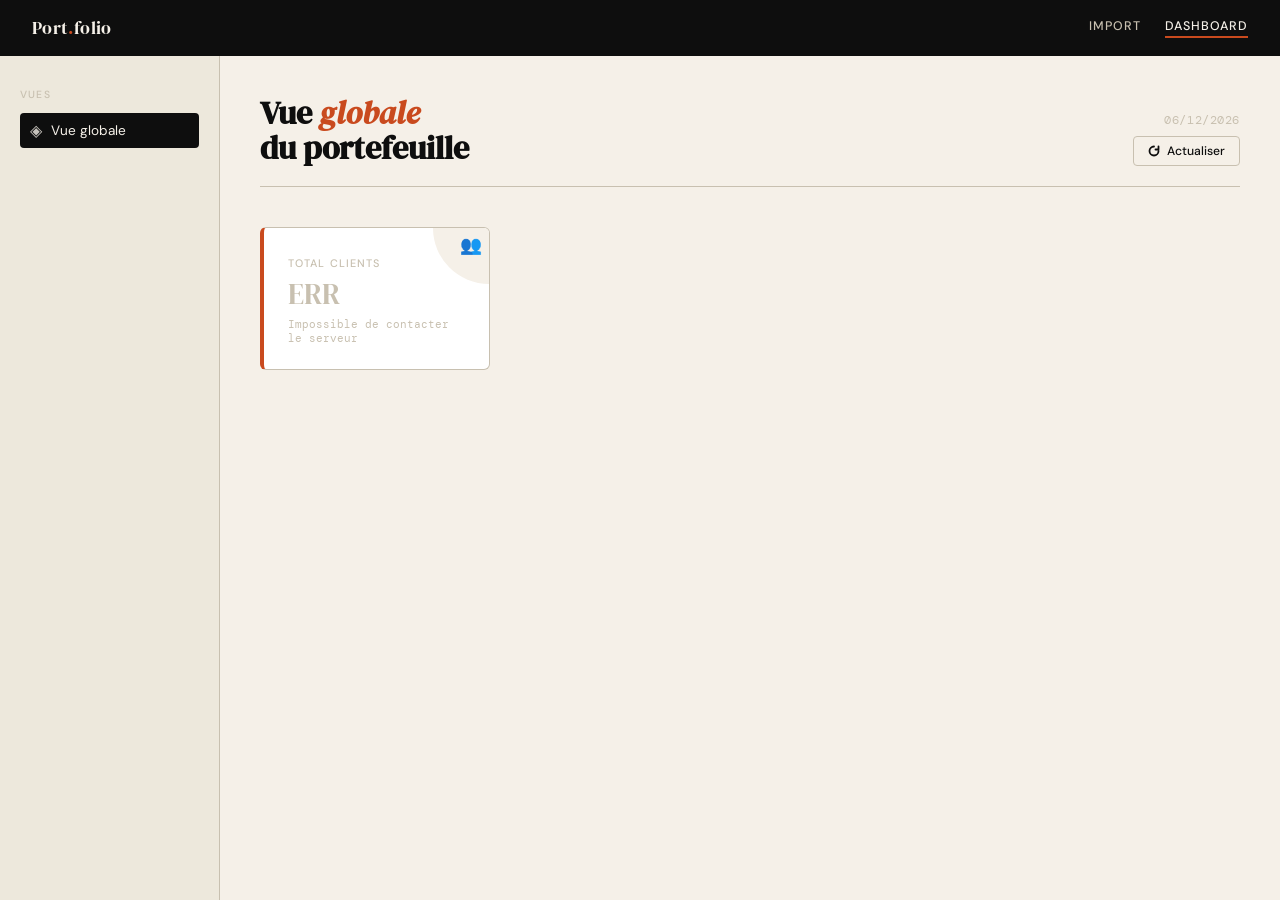
==== templates/dashboard.html @ 01a5b20d "US-05 : ajout dashboard" ====
<!DOCTYPE html>
<html lang="fr">
<head>
  <meta charset="UTF-8" />
  <meta name="viewport" content="width=device-width, initial-scale=1.0" />
  <title>Dashboard — Portefeuille Clients</title>
  <link rel="preconnect" href="https://fonts.googleapis.com" />
  <link rel="preconnect" href="https://fonts.gstatic.com" crossorigin />
  <link href="https://fonts.googleapis.com/css2?family=DM+Serif+Display:ital@0;1&family=DM+Mono:wght@400;500&family=DM+Sans:wght@300;400;500&display=swap" rel="stylesheet" />
  <style>
    /* ── Design tokens ───────────────────────────────────────── */
    :root {
      --ink:      #0e0e0e;
      --paper:    #f5f0e8;
      --cream:    #ede8dc;
      --rule:     #c8c0b0;
      --accent:   #c94a1e;   /* editorial rust-red */
      --accent-2: #2b5fa3;   /* steel blue */
      --mono:     "DM Mono", monospace;
      --serif:    "DM Serif Display", serif;
      --sans:     "DM Sans", sans-serif;
    }

    *, *::before, *::after { box-sizing: border-box; margin: 0; padding: 0; }

    body {
      font-family: var(--sans);
      background: var(--paper);
      color: var(--ink);
      min-height: 100vh;
    }

    /* ── Layout ─────────────────────────────────────────────── */
    .shell {
      display: grid;
      grid-template-columns: 220px 1fr;
      grid-template-rows: auto 1fr;
      min-height: 100vh;
    }

    /* ── Top bar ─────────────────────────────────────────────── */
    .topbar {
      grid-column: 1 / -1;
      display: flex;
      align-items: center;
      justify-content: space-between;
      padding: 0 2rem;
      height: 56px;
      border-bottom: 1.5px solid var(--ink);
      background: var(--ink);
      color: var(--paper);
    }
    .topbar-brand {
      font-family: var(--serif);
      font-size: 1.15rem;
      letter-spacing: .02em;
    }
    .topbar-brand span { color: var(--accent); }
    .topbar-nav { display: flex; gap: 1.5rem; }
    .topbar-nav a {
      font-size: .78rem;
      font-weight: 500;
      letter-spacing: .08em;
      text-transform: uppercase;
      color: var(--rule);
      text-decoration: none;
      transition: color .2s;
    }
    .topbar-nav a:hover,
    .topbar-nav a.active { color: var(--paper); }
    .topbar-nav a.active {
      border-bottom: 2px solid var(--accent);
      padding-bottom: 2px;
    }

    /* ── Sidebar ─────────────────────────────────────────────── */
    .sidebar {
      border-right: 1.5px solid var(--rule);
      padding: 2rem 1.25rem;
      background: var(--cream);
    }
    .sidebar-section { margin-bottom: 2rem; }
    .sidebar-label {
      font-size: .65rem;
      font-weight: 500;
      letter-spacing: .12em;
      text-transform: uppercase;
      color: var(--rule);
      margin-bottom: .75rem;
    }
    .sidebar-item {
      display: flex;
      align-items: center;
      gap: .6rem;
      padding: .45rem .6rem;
      border-radius: 4px;
      font-size: .85rem;
      color: var(--ink);
      cursor: pointer;
      transition: background .15s;
    }
    .sidebar-item:hover { background: var(--rule); }
    .sidebar-item.active { background: var(--ink); color: var(--paper); }
    .sidebar-icon { font-size: 1rem; opacity: .8; }

    /* ── Main content ─────────────────────────────────────────── */
    .main {
      padding: 2.5rem 2.5rem 3rem;
      overflow-y: auto;
    }

    .page-header {
      display: flex;
      align-items: flex-end;
      justify-content: space-between;
      margin-bottom: 2.5rem;
      padding-bottom: 1.25rem;
      border-bottom: 1.5px solid var(--rule);
    }
    .page-title {
      font-family: var(--serif);
      font-size: 2rem;
      line-height: 1.1;
    }
    .page-title em { color: var(--accent); font-style: italic; }
    .page-date {
      font-family: var(--mono);
      font-size: .72rem;
      color: var(--rule);
      letter-spacing: .05em;
    }

    /* ── KPI grid ─────────────────────────────────────────────── */
    .kpi-grid {
      display: grid;
      grid-template-columns: repeat(auto-fill, minmax(220px, 1fr));
      gap: 1.25rem;
      margin-bottom: 3rem;
    }

    /* ── KPI card ─────────────────────────────────────────────── */
    .kpi-card {
      position: relative;
      padding: 1.75rem 1.5rem 1.5rem;
      border: 1.5px solid var(--rule);
      border-radius: 6px;
      background: #fff;
      overflow: hidden;
      transition: transform .2s, box-shadow .2s;
    }
    .kpi-card:hover {
      transform: translateY(-3px);
      box-shadow: 0 8px 24px rgba(0,0,0,.08);
    }
    .kpi-card--accent { border-left: 4px solid var(--accent); }
    .kpi-card--blue   { border-left: 4px solid var(--accent-2); }

    .kpi-card__corner {
      position: absolute;
      top: 0; right: 0;
      width: 56px; height: 56px;
      border-bottom-left-radius: 100%;
      background: var(--paper);
      display: flex;
      align-items: flex-start;
      justify-content: flex-end;
      padding: .35rem .45rem;
      font-size: 1.1rem;
    }

    .kpi-card__label {
      font-size: .68rem;
      font-weight: 500;
      letter-spacing: .1em;
      text-transform: uppercase;
      color: var(--rule);
      margin-bottom: .6rem;
    }

    .kpi-card__value {
      font-family: var(--serif);
      font-size: 3rem;
      line-height: 1;
      color: var(--ink);
      transition: all .4s ease;
    }
    .kpi-card__value.loading {
      color: var(--rule);
      font-size: 1.8rem;
    }

    .kpi-card__sub {
      margin-top: .5rem;
      font-family: var(--mono);
      font-size: .7rem;
      color: var(--rule);
    }

    /* pulse animation while loading */
    @keyframes pulse {
      0%, 100% { opacity: 1; }
      50%       { opacity: .35; }
    }
    .kpi-card__value.loading { animation: pulse 1.4s infinite; }

    /* count-up animation class */
    .kpi-card__value.counted { animation: none; }

    /* ── Empty state ─────────────────────────────────────────── */
    .empty-state {
      display: flex;
      flex-direction: column;
      align-items: center;
      justify-content: center;
      padding: 4rem 2rem;
      border: 1.5px dashed var(--rule);
      border-radius: 6px;
      color: var(--rule);
      text-align: center;
    }
    .empty-state__icon { font-size: 2.5rem; margin-bottom: 1rem; }
    .empty-state__text { font-family: var(--mono); font-size: .8rem; line-height: 1.6; }

    /* ── Refresh btn ─────────────────────────────────────────── */
    .refresh-btn {
      display: inline-flex;
      align-items: center;
      gap: .4rem;
      padding: .4rem .9rem;
      font-family: var(--sans);
      font-size: .76rem;
      font-weight: 500;
      border: 1.5px solid var(--rule);
      border-radius: 4px;
      background: transparent;
      color: var(--ink);
      cursor: pointer;
      transition: all .2s;
    }
    .refresh-btn:hover { border-color: var(--ink); background: var(--cream); }
    .refresh-btn svg { transition: transform .4s; }
    .refresh-btn.spinning svg { transform: rotate(360deg); }
  </style>
</head>
<body>
<div class="shell">

  <!-- Top bar -->
  <header class="topbar">
    <div class="topbar-brand">Port<span>.</span>folio</div>
    <nav class="topbar-nav">
      <a href="/">Import</a>
      <a href="/dashboard" class="active">Dashboard</a>
    </nav>
  </header>

  <!-- Sidebar -->
  <aside class="sidebar">
    <div class="sidebar-section">
      <div class="sidebar-label">Vues</div>
      <div class="sidebar-item active">
        <span class="sidebar-icon">◈</span> Vue globale
      </div>
    </div>
  </aside>

  <!-- Main -->
  <main class="main">

    <div class="page-header">
      <h1 class="page-title">Vue <em>globale</em><br>du portefeuille</h1>
      <div style="display:flex; flex-direction:column; align-items:flex-end; gap:.5rem">
        <span class="page-date" id="current-date"></span>
        <button class="refresh-btn" id="refresh-btn">
          <svg width="12" height="12" viewBox="0 0 12 12" fill="none" stroke="currentColor" stroke-width="1.8">
            <path d="M10.5 6A4.5 4.5 0 1 1 6 1.5" stroke-linecap="round"/>
            <path d="M10.5 1.5v3h-3" stroke-linecap="round" stroke-linejoin="round"/>
          </svg>
          Actualiser
        </button>
      </div>
    </div>

    <!-- KPI grid -->
    <div class="kpi-grid" id="kpi-grid">
      <!-- Total clients — primary KPI -->
      <div class="kpi-card kpi-card--accent">
        <div class="kpi-card__corner">👥</div>
        <div class="kpi-card__label">Total clients</div>
        <div class="kpi-card__value loading" id="kpi-total">—</div>
        <div class="kpi-card__sub" id="kpi-total-sub">En attente de données</div>
      </div>
    </div>



  </main>
</div>

<script>
  /* ── Helpers ─────────────────────────────────────────────── */
  const $ = id => document.getElementById(id);

  // Live date
  const pad = n => String(n).padStart(2, '0');
  const now = new Date();
  $('current-date').textContent =
    `${pad(now.getDate())}/${pad(now.getMonth()+1)}/${now.getFullYear()}`;

  // Animated count-up
  function countUp(el, target, duration = 900) {
    const start = performance.now();
    const from  = parseInt(el.textContent.replace(/\D/g, '')) || 0;
    function step(ts) {
      const progress = Math.min((ts - start) / duration, 1);
      const ease     = 1 - Math.pow(1 - progress, 3);   // ease-out cubic
      el.textContent = Math.round(from + (target - from) * ease).toLocaleString('fr-FR');
      if (progress < 1) requestAnimationFrame(step);
    }
    requestAnimationFrame(step);
  }

  /* ── Fetch KPIs ──────────────────────────────────────────── */
  async function loadKPIs() {
    const btn = $('refresh-btn');
    btn.classList.add('spinning');

    try {
      const res  = await fetch('/api/kpis');
      const data = await res.json();

      const valEl = $('kpi-total');
      const subEl = $('kpi-total-sub');

      valEl.classList.remove('loading');
      valEl.classList.add('counted');

      if (data.has_data) {
        countUp(valEl, data.total_clients);
        subEl.textContent = `${data.total_clients.toLocaleString('fr-FR')} enregistrement(s) chargé(s)`;
      } else {
        valEl.textContent = '0';
        subEl.textContent = 'Importez un CSV pour commencer';
      }
    } catch (e) {
      $('kpi-total').textContent = 'ERR';
      $('kpi-total-sub').textContent = 'Impossible de contacter le serveur';
    } finally {
      setTimeout(() => btn.classList.remove('spinning'), 500);
    }
  }

  /* ── Events ────────────────────────────────────────────── */

  /* ── Init ────────────────────────────────────────────────── */
  loadKPIs();
</script>
</body>
</html>
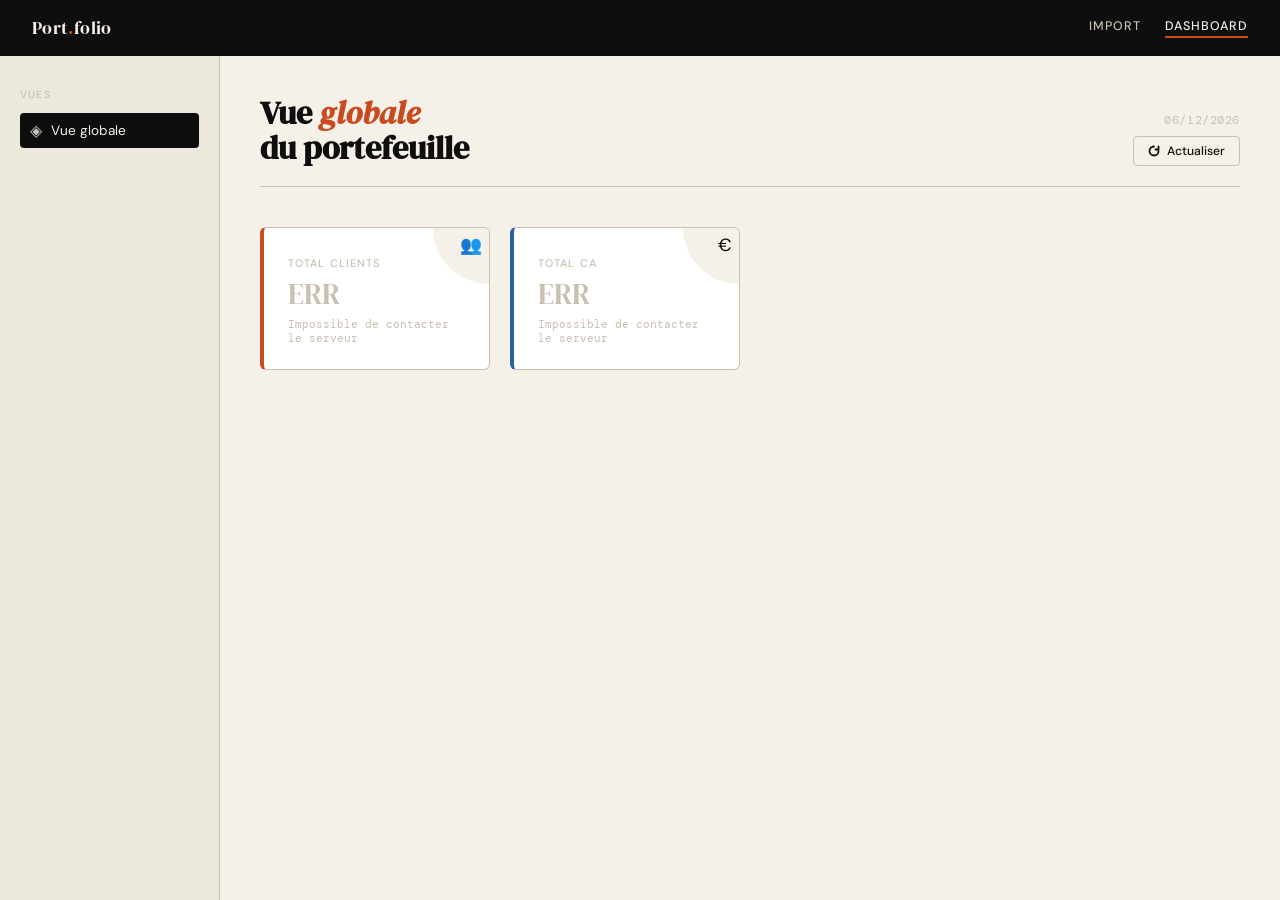
==== commit 5dc77f08: "US-06 : kpi ca" ====
--- a/templates/dashboard.html
+++ b/templates/dashboard.html
@@ -290,6 +290,12 @@
         <div class="kpi-card__value loading" id="kpi-total">—</div>
         <div class="kpi-card__sub" id="kpi-total-sub">En attente de données</div>
       </div>
+      <div class="kpi-card kpi-card--blue">
+        <div class="kpi-card__corner">€</div>
+        <div class="kpi-card__label">Total CA</div>
+        <div class="kpi-card__value loading" id="kpi-ca">—</div>
+        <div class="kpi-card__sub" id="kpi-ca-sub">En attente de données</div>
+      </div>
     </div>
 
 
@@ -321,34 +327,49 @@
   }
 
   /* ── Fetch KPIs ──────────────────────────────────────────── */
-  async function loadKPIs() {
-    const btn = $('refresh-btn');
-    btn.classList.add('spinning');
-
-    try {
-      const res  = await fetch('/api/kpis');
-      const data = await res.json();
-
-      const valEl = $('kpi-total');
-      const subEl = $('kpi-total-sub');
-
-      valEl.classList.remove('loading');
-      valEl.classList.add('counted');
-
-      if (data.has_data) {
-        countUp(valEl, data.total_clients);
-        subEl.textContent = `${data.total_clients.toLocaleString('fr-FR')} enregistrement(s) chargé(s)`;
-      } else {
-        valEl.textContent = '0';
-        subEl.textContent = 'Importez un CSV pour commencer';
-      }
-    } catch (e) {
-      $('kpi-total').textContent = 'ERR';
-      $('kpi-total-sub').textContent = 'Impossible de contacter le serveur';
-    } finally {
-      setTimeout(() => btn.classList.remove('spinning'), 500);
-    }
+  
+   async function loadKPIs() {
+  const btn = $('refresh-btn');
+  btn.classList.add('spinning');
+
+  try {
+    const res  = await fetch('/api/kpis');
+    const data = await res.json();
+
+    // Total clients
+    const valEl = $('kpi-total');
+    const subEl = $('kpi-total-sub');
+    valEl.classList.remove('loading');
+    valEl.classList.add('counted');
+    if (data.has_data) {
+      countUp(valEl, data.total_clients);
+      subEl.textContent = `${data.total_clients.toLocaleString('fr-FR')} enregistrement(s) chargé(s)`;
+    } else {
+      valEl.textContent = '0';
+      subEl.textContent = 'Importez un CSV pour commencer';
+    }
+
+    // Total CA
+    const caValEl = $('kpi-ca');
+    const caSubEl = $('kpi-ca-sub');
+    caValEl.classList.remove('loading');
+    caValEl.classList.add('counted');
+    if (data.has_data && data.total_ca !== undefined) {
+      countUp(caValEl, data.total_ca);
+      caSubEl.textContent = `${data.total_ca.toLocaleString('fr-FR', {style: 'currency', currency: 'EUR'})}`;
+    } else {
+      caValEl.textContent = '0';
+      caSubEl.textContent = 'Importez un CSV pour commencer';
+    }
+  } catch (e) {
+    $('kpi-total').textContent = 'ERR';
+    $('kpi-total-sub').textContent = 'Impossible de contacter le serveur';
+    $('kpi-ca').textContent = 'ERR';
+    $('kpi-ca-sub').textContent = 'Impossible de contacter le serveur';
+  } finally {
+    setTimeout(() => btn.classList.remove('spinning'), 500);
   }
+}
 
   /* ── Events ────────────────────────────────────────────── */
 
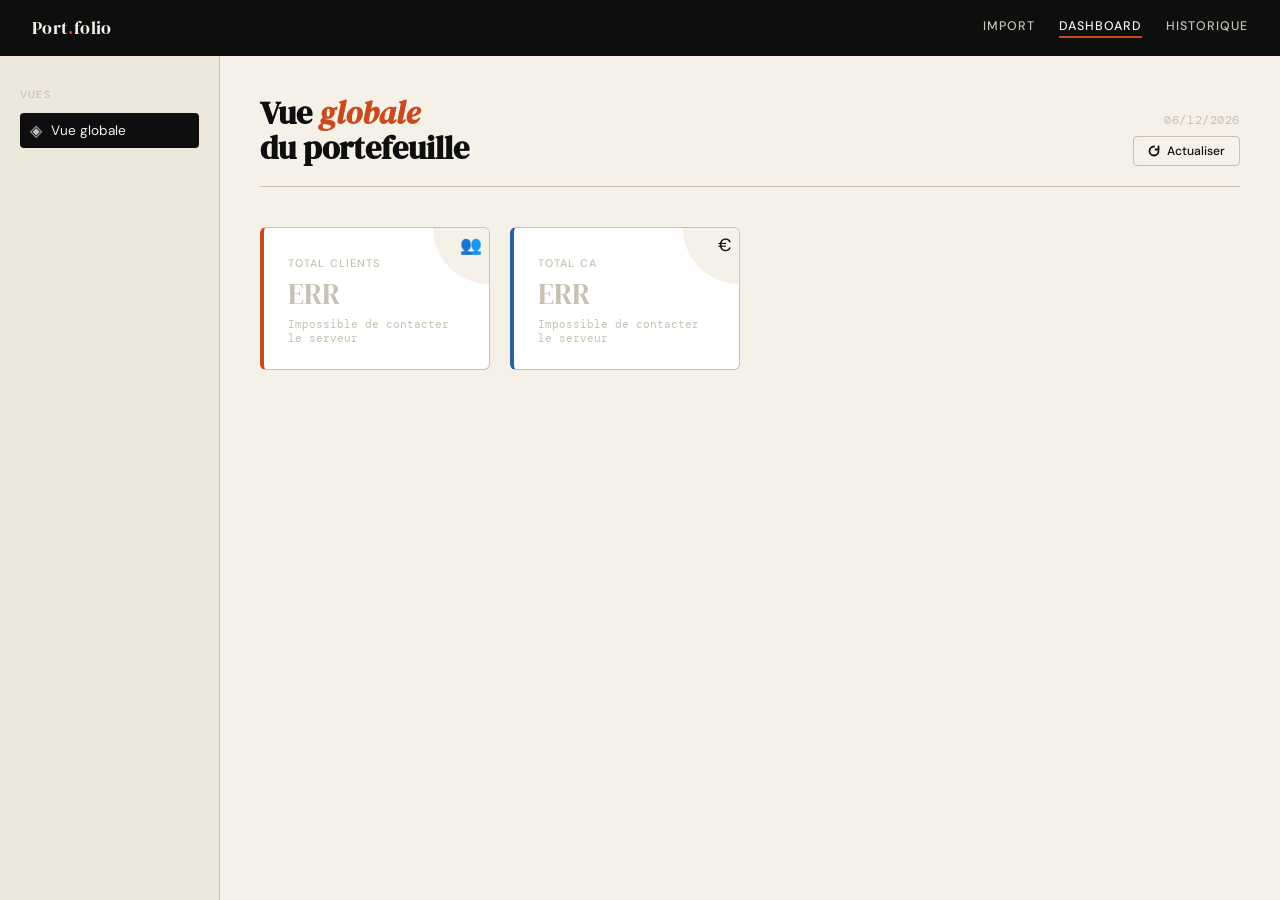
==== commit 131c2212: "feat(history): [US-20] add json-based action logging and history view" ====
--- a/templates/dashboard.html
+++ b/templates/dashboard.html
@@ -251,6 +251,7 @@
     <nav class="topbar-nav">
       <a href="/">Import</a>
       <a href="/dashboard" class="active">Dashboard</a>
+      <a href="/history">Historique</a>
     </nav>
   </header>
 
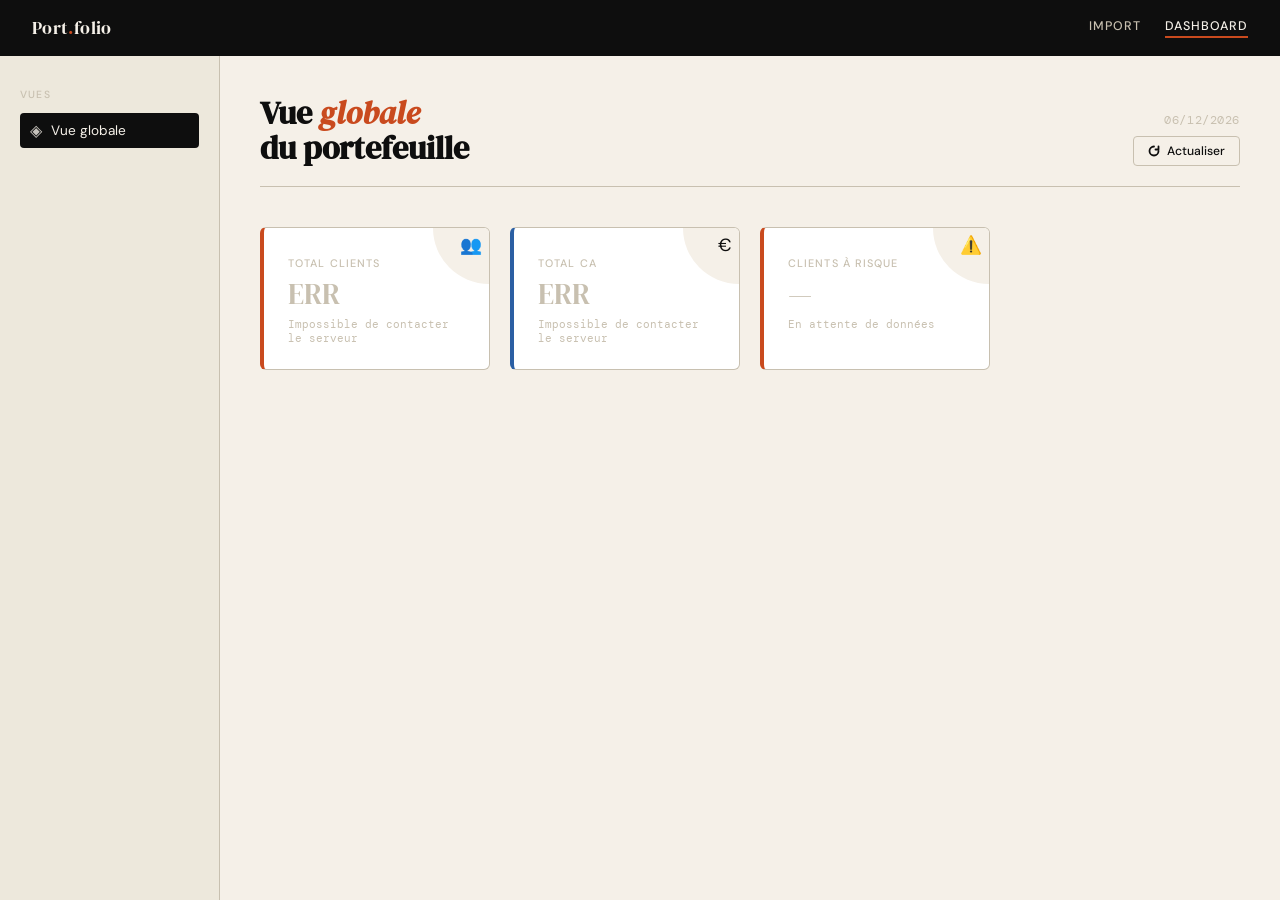
==== commit 592ebfc6: "US-08 : ajour client a risque" ====
--- a/templates/dashboard.html
+++ b/templates/dashboard.html
@@ -196,6 +196,26 @@
       color: var(--rule);
     }
 
+    .at-risk-table {
+      width: 100%;
+      border-collapse: collapse;
+      font-family: var(--sans);
+      font-size: 0.8rem;
+      margin-bottom: 1rem;
+    }
+    .at-risk-table th, .at-risk-table td {
+      padding: 0.5rem 0.75rem;
+      text-align: left;
+      border-bottom: 1px solid var(--rule);
+    }
+    .at-risk-table th {
+      font-weight: 500;
+      background: var(--cream);
+    }
+    .at-risk-table tr:hover {
+      background: rgba(0,0,0,0.02);
+    }
+
     /* pulse animation while loading */
     @keyframes pulse {
       0%, 100% { opacity: 1; }
@@ -251,7 +271,6 @@
     <nav class="topbar-nav">
       <a href="/">Import</a>
       <a href="/dashboard" class="active">Dashboard</a>
-      <a href="/history">Historique</a>
     </nav>
   </header>
 
@@ -297,6 +316,31 @@
         <div class="kpi-card__value loading" id="kpi-ca">—</div>
         <div class="kpi-card__sub" id="kpi-ca-sub">En attente de données</div>
       </div>
+      <div class="kpi-card kpi-card--accent">
+        <div class="kpi-card__corner">⚠️</div>
+        <div class="kpi-card__label">Clients à risque</div>
+        <div class="kpi-card__value loading" id="kpi-at-risk">—</div>
+        <div class="kpi-card__sub" id="kpi-at-risk-sub">En attente de données</div>
+      </div>
+    </div>
+
+    <div class="at-risk-section" id="at-risk-section" style="margin-top: 2rem; display: none;">
+      <h3 style="margin-bottom: 1rem; font-family: var(--serif);">Clients à risque</h3>
+      <div class="at-risk-table-container">
+        <table class="at-risk-table" id="at-risk-table">
+          <thead>
+            <tr>
+              <th>ID Client</th>
+              <th>Segment</th>
+              <th>Région</th>
+              <th>Risque</th>
+              <th>CA</th>
+              <th>Statut</th>
+            </tr>
+          </thead>
+          <tbody id="at-risk-table-body"></tbody>
+        </table>
+      </div>
     </div>
 
 
@@ -362,6 +406,19 @@
       caValEl.textContent = '0';
       caSubEl.textContent = 'Importez un CSV pour commencer';
     }
+
+    // Risk
+    const riskValEl = $('kpi-at-risk');
+    const riskSubEl = $('kpi-at-risk-sub');
+    riskValEl.classList.remove('loading');
+    riskValEl.classList.add('counted');
+    if (data.has_data && data.clients_at_risk !== undefined) {
+      countUp(riskValEl, data.clients_at_risk);
+      riskSubEl.textContent = `${data.clients_at_risk} client(s) à risque élevé ou moyen`;
+    } else {
+      riskValEl.textContent = '0';
+      riskSubEl.textContent = 'Importez un CSV pour commencer';
+    }
   } catch (e) {
     $('kpi-total').textContent = 'ERR';
     $('kpi-total-sub').textContent = 'Impossible de contacter le serveur';
@@ -369,9 +426,41 @@
     $('kpi-ca-sub').textContent = 'Impossible de contacter le serveur';
   } finally {
     setTimeout(() => btn.classList.remove('spinning'), 500);
+    loadAtRiskClients();
   }
 }
 
+async function loadAtRiskClients() {
+  try {
+    const res = await fetch('/api/at-risk-clients');
+    const data = await res.json();
+    const section = $('at-risk-section');
+    const tbody = $('at-risk-table-body');
+
+    if (data.count > 0) {
+      tbody.innerHTML = '';
+      data.at_risk_clients.forEach(client => {
+        const row = document.createElement('tr');
+        row.innerHTML = `
+          <td>${client.id_client}</td>
+          <td>${client.segment}</td>
+          <td>${client.region}</td>
+          <td style="color: ${client.risque_churn.toLowerCase() === 'élevé' ? '#c94a1e' : '#2b5fa3'}">
+            ${client.risque_churn}
+          </td>
+          <td>${parseFloat(client.chiffre_affaires).toLocaleString('fr-FR', {style: 'currency', currency: 'EUR'})}</td>
+          <td>${client.statut_client}</td>
+        `;
+        tbody.appendChild(row);
+      });
+      section.style.display = 'block';
+    } else {
+      section.style.display = 'none';
+    }
+  } catch (e) {
+    console.error("Error loading at-risk clients:", e);
+  }
+}
   /* ── Events ────────────────────────────────────────────── */
 
   /* ── Init ────────────────────────────────────────────────── */
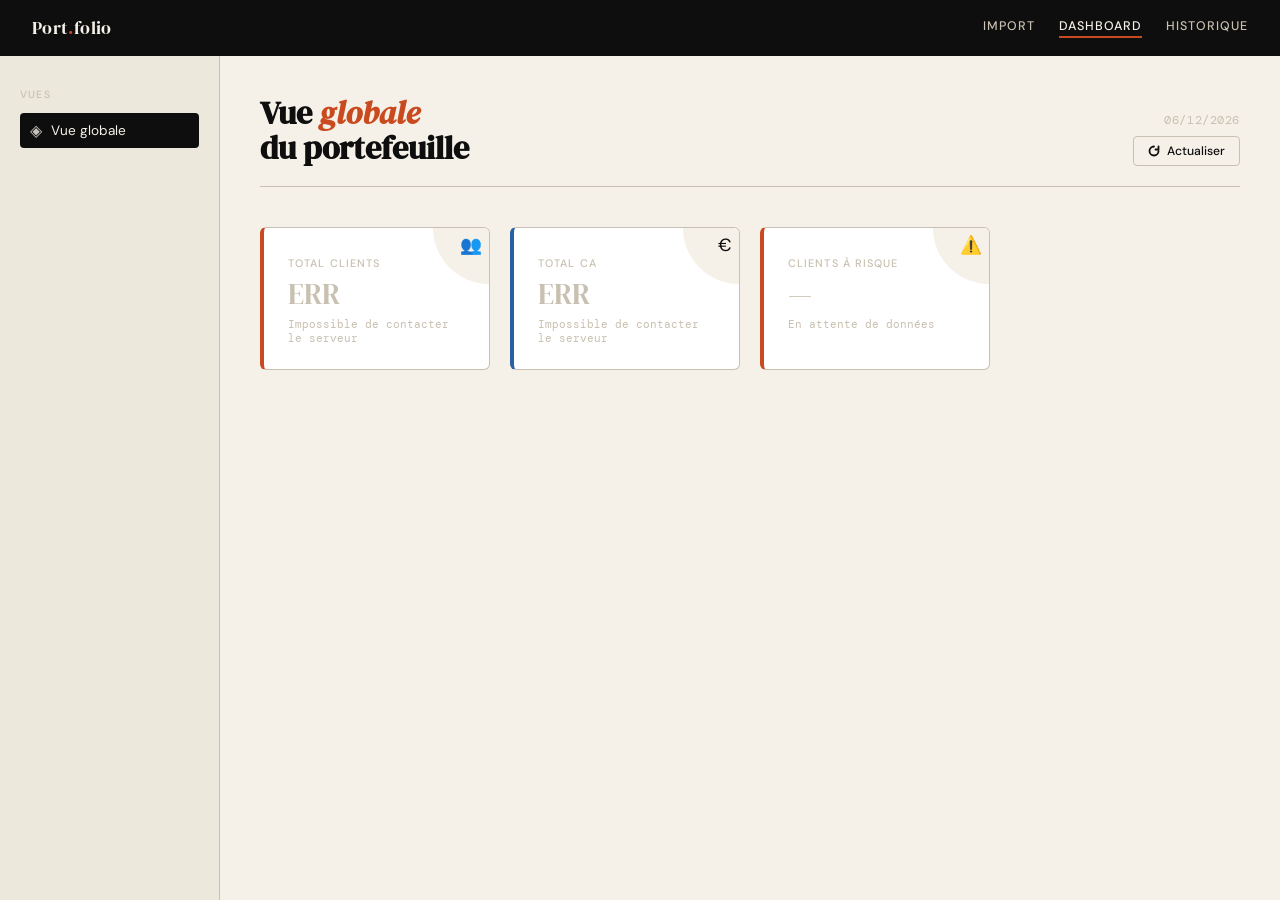
==== commit 255aad30: "Merge pull request #32 from phsntyv/feature/US-20--logging feat(history): [US-20] add json-based act" ====
--- a/templates/dashboard.html
+++ b/templates/dashboard.html
@@ -271,6 +271,7 @@
     <nav class="topbar-nav">
       <a href="/">Import</a>
       <a href="/dashboard" class="active">Dashboard</a>
+      <a href="/history">Historique</a>
     </nav>
   </header>
 
